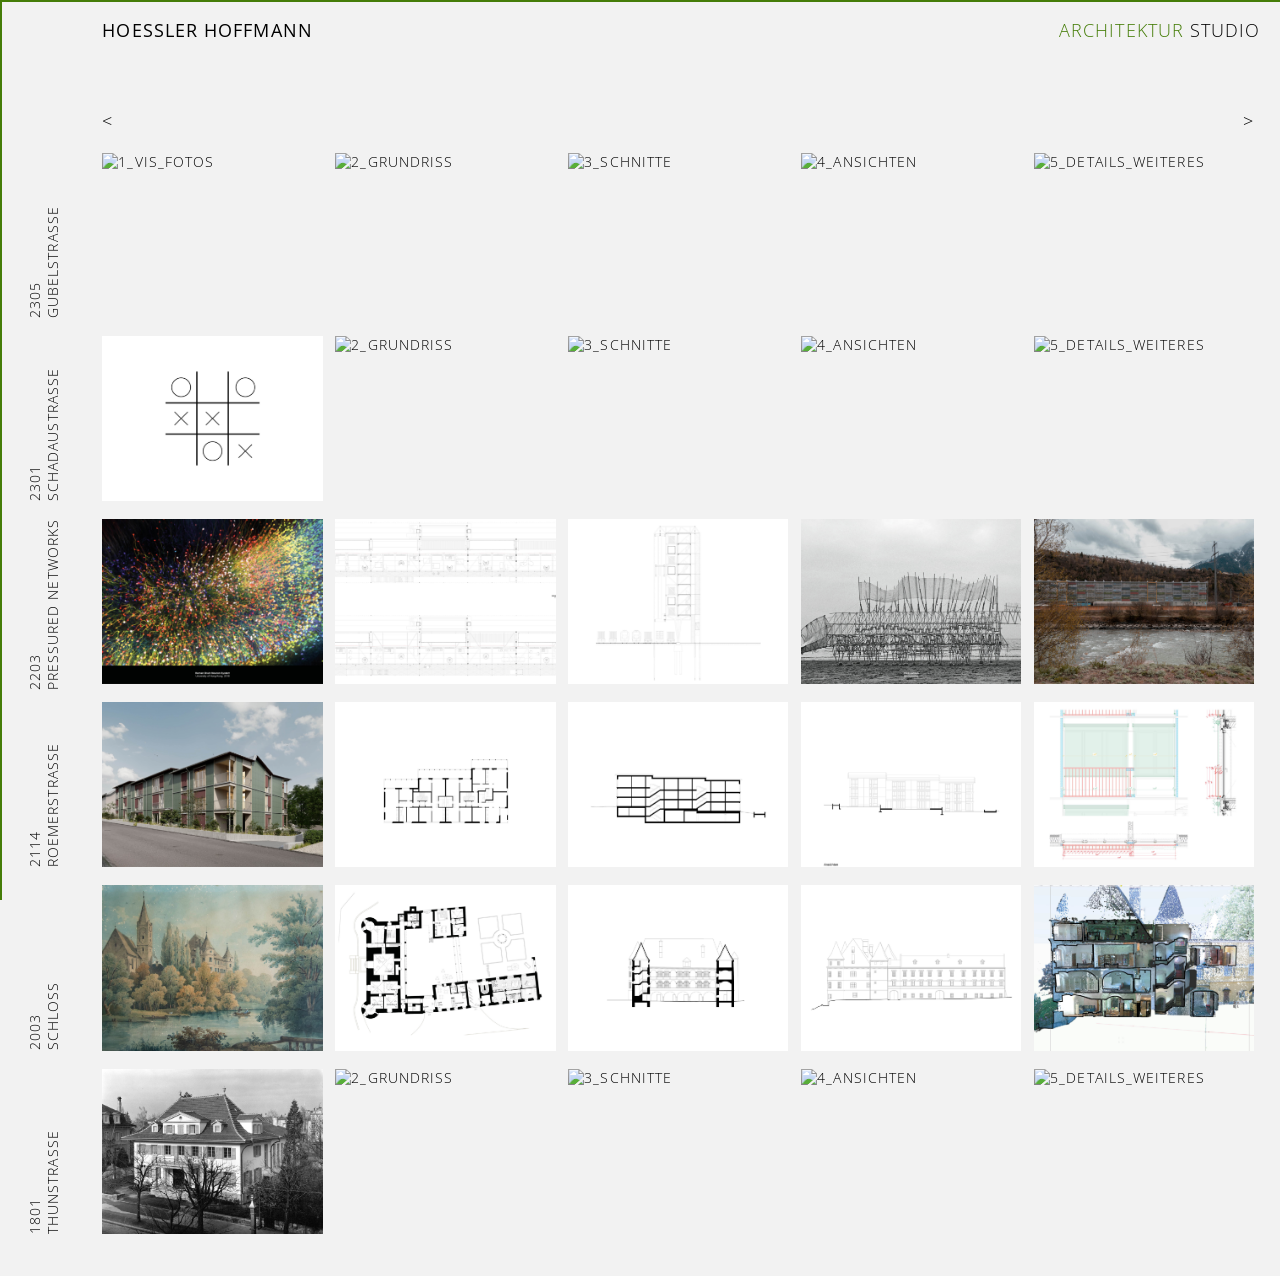
==== pages/architektur/architektur.html @ f2912608 "Initial commit" ====
<!DOCTYPE html>
<html lang="en">
  <head>
    <link rel="icon" type="image/png" href="../../libraries/01_Images/HH.png">
    <meta charset="utf-8" />
    <meta name="viewport" content="width=device-width, initial-scale=1.0">
    <title>HOESSLER HOFFMANN</title>
    <link rel="stylesheet" type="text/css" href="../global/global.css">
    <link rel="stylesheet" type="text/css" href="../global/global-overview.css">
    <link rel="stylesheet" type="text/css" href="architektur.css">

    <script src="../../libraries/p5.min.js"></script>
    <script src="../../libraries/p5.sound.min.js"></script>
  </head>

  <body class="architektur">

    <!-- Cursor cross -->
    <div id="cursor-cross">
      <div class="cursor-vertical"></div>
      <div class="cursor-horizontal"></div>
    </div>

    <div class="container">

      <!-- Header left -->
      <div class="header-l">
        <a href="../index/index.html">HOESSLER HOFFMANN</a>
      </div>

      <!-- Header right -->
      <div class="header-r">
        <a href="architektur.html" class="active">ARCHITEKTUR</a>
        <a href="../studio/studio.html">STUDIO</a>
      </div>

      <!-- Main content -->
      <div class="main">
        <!-- Wrapper where projects will be dynamically injected -->
       
          <div class="view-nav"> 
            <a href="../works/works.html" class="view-nav-l"> <</a>
            <a href="../works/works.html"class="view-nav-r"> ></a>
          </div>
           <div class="categories"></div>
        
        <div class="projects-wrapper"></div>
      </div>

 

  
    <script src="architektur.js"></script>
    <script src="../global/global.js"></script>


  </body>
</html>
---- pages/global/global.css ----
/* =================================
   FONTS
================================= */

@font-face {
  font-family: 'OpenSans_Regular';
  src: url('../../libraries/03_Fonts/Open_Sans/static/OpenSans-Regular.ttf') format('truetype');

}

@font-face {
  font-family: 'OpenSans_Light';
  src: url('../../libraries/03_Fonts/Open_Sans/static/OpenSans-Light.ttf') format('truetype');
}


/* =================================
   VARIABLES
================================= */

:root {

  --font-size-nav:2vh;
  --font-size-body: 1.5vh;


}




/* =================================
   RESET
================================= */

* {
  box-sizing: border-box;
  cursor: none !important;
}




html,
body {
  height: 100%;
  margin: 0;
  padding: 0;

  font-family: 'OpenSans_Light', monospace;
  font-style: normal;
}



/* =================================
   BODY
================================= */

body {

  font-size: var(--font-size-body);
  background-color: #F2F2F2;

  letter-spacing: 0.08em;

}


/* =================================
   LINKS
================================= */

a {
  text-decoration: none;
  color: black;
}


a:hover,
a.active {
  color: #457d08
}



/* =================================
   CONTAINER GRID
================================= */

.container {

  display: grid;

  grid-template-areas:
    "header-l header-r"
    "main main";

  grid-template-columns:
    1fr 1fr;

  height: 100%;


}



/* =================================
   GRID AREAS
================================= */


.header-l {
  grid-area: header-l;
}


.header-r {
  grid-area: header-r;
}


.main {
  grid-area: main;
}



/* =================================
   HEADER
================================= */
.header-l,
.header-r {
  font-size: var(--font-size-nav);
  padding-top: 2vh;
  letter-spacing: 34%;

}

.header-l {
  font-family: 'Opensans_Regular';
  padding-left: 8vw;

}


.header-r {
  text-align: right;
  padding-right: 2vw;
    margin-right: -0.34em;
}






/* =================================
   MAIN
================================= */


.main {

  padding: 2vh 2vw;

}





/* =================================
   FOOTER
================================= */

.footer-l,
.footer-r {
  padding:2vh 2vw;
  display:flex;
  align-items:flex-end;
  text-transform: uppercase;
}

.footer-r {
  justify-content:flex-end;
}


.footer-l {
  padding-left: 8vw;
}








/* =================================
   CURSOR
================================= */


#cursor-cross {

  position:fixed;
  top:0;
  left:0;

  width:100%;
  height:100%;

  pointer-events:none;
  z-index:9999;

}


.cursor-vertical {

  position:absolute;

  top:0;

  width:2px;
  height:100%;

  background:#457d08

}


.cursor-horizontal {

  position:absolute;

  left:0;

  width:100%;
  height:2px;

  background:#457d08

}



/* =================================
   VIDEO BACKGROUND
================================= */


.video-bg {

  position:fixed;

  top:0;
  left:0;

  width:100vw;
  height:100vh;

  object-fit:cover;

  z-index:-1;

  pointer-events:none;

}


.video-bg {

  opacity:0;
  transition:opacity .4s ease;

}


.video-bg.is-loaded {

  opacity:1;

}
---- pages/global/global-overview.css ----
/* =================================
   GLOBAL GRID
================================= */

.container {

   grid-template-areas:
    "header-l header-r"
    "main main"
    "footer-l footer-r";

  grid-template-rows:

    10vh 1fr 10vh;
}







/* =================================
   GRID AREAS
================================= */



.footer-l {
  grid-area: footer-l;
}


.footer-r {
  grid-area: footer-r;
}




/* =================================
   HEADER
================================= */






/* =================================
   MAIN
================================= */



.main-l, .main-r {

  padding: 2vh 2vw;

}





/* =================================
   FOOTER
================================= */



.footer-l {
  grid-area: footer-l;
  text-align: left;
}
---- pages/architektur/architektur.css ----
/* ==========================
   ARCHITEKTUR PAGE
========================== */


body.architektur .project-header {

  writing-mode: vertical-rl;
  transform: rotate(180deg);
  white-space: nowrap;

}










.category-title {
  text-align:left;

}






/* images */

.project-gallery-row {
  display: grid;

  grid-template-columns:
    5vw repeat(5, 1fr);

  column-gap: 1vw;
  width: 100%;
}

.project-images {
  width: 100%;
  aspect-ratio: 4 / 3;
  overflow: hidden;
}

.project-header {
  width: 4vw;
  position: relative;
  align-self: stretch;
}

.project-name {

  left: 0;
  bottom: 0;

  font-size: var(--font-size-body);
  transform-origin: bottom left;

  white-space: nowrap;
    writing-mode: vertical-rl;

  transform: rotate(180deg);
}

.project-image {
  width: 100%;

  aspect-ratio: 4 / 3;

  overflow: hidden;

}


.project-image.active {

  display:block;

}






.view-nav {
  display:flex;
  justify-content:space-between;
  width:100%;
  font-size: var(--font-size-nav);
    margin-left:6vw;
     width:calc(100% - 6vw);
}


.view-nav-r{
  padding-bottom: 2vh;
  height: 5vh;
}

.project-gallery-row:hover .project-name {
  color: #457d08
}






.mobile-projects-wrapper {
  display: none;
}

.categories {
  display: none;
}





@media (max-width: 700px) {


  /* =================================
   CONTAINER GRID MOBILE
================================= */

.container {
    display: grid;
  grid-template-areas:
    "header-l"
    "header-r"
    "main"
    "footer-l"
    "footer-r";

  grid-template-rows:
    auto
    auto
    1fr
    auto
    auto;


      grid-template-columns:

    1fr;
}


.main {
  display: grid;
  grid-template-columns: 5vw minmax(0, 1fr);
  column-gap: 2vw;
}

.view-nav {
  grid-column: 2;
}

.categories {
  grid-column: 2;
}

.header-l, .header-r{
  padding-left: 15vw;

}

.header-r{
  text-align: left;
  display: flex;
  flex-direction: column;

  padding-top: 0vh;
}


  .projects-wrapper {

  display: none;

}

.mobile-projects-wrapper {
  display: block;
  grid-column: 1 / -1;
  width: 100%;
}


.mobile-project {
  width: 100%;
  margin-bottom: 4vh;

  display: grid;
  grid-template-columns: 5vw minmax(0, 1fr);
  column-gap: 2vw;
}

.mobile-project-header {
  align-self: stretch;
  display: flex;
  align-items: flex-end;
  justify-content: flex-start;
  overflow: visible;
}

.mobile-project-header a {
  display: block;
  writing-mode: vertical-rl;
  transform: rotate(180deg);

}

.mobile-project-images {
  grid-column: 2;
  width: 100%;
  aspect-ratio: 4 / 3;
  overflow: hidden;
}


.mobile-project-image {
  display: none;
  width: 100%;
  height: 100%;
  object-fit: cover;
}

.mobile-project-image.active {
  display: block;
}




  .main {

  padding-left: 8vw;






}




.categories {
  display: flex;
  justify-content: space-between;
  width: 100%;
  margin-top: 1vh;
}




.view-nav {
  display:flex;
  justify-content:space-between;
  width:100%;
  font-size: var(--font-size-nav);
margin: 0vw;
     width:100%;
}





}
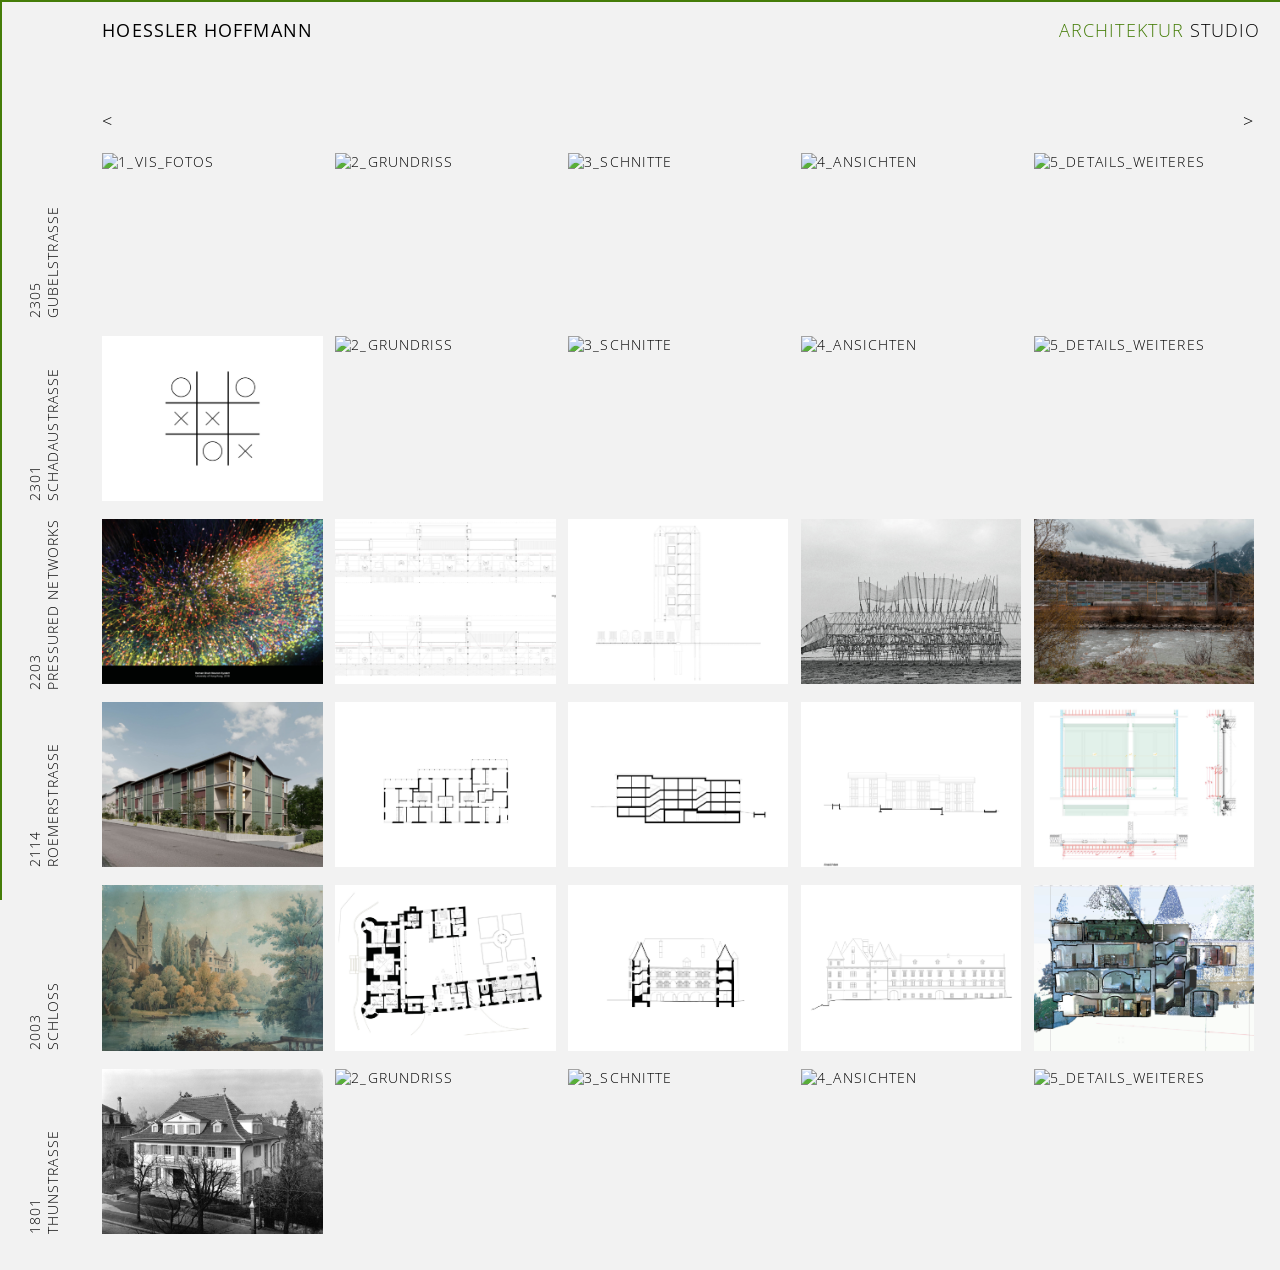
==== commit 8af9c5d9: "03" ====
--- a/pages/architektur/architektur.html
+++ b/pages/architektur/architektur.html
@@ -25,7 +25,7 @@
 
       <!-- Header left -->
       <div class="header-l">
-        <a href="../index/index.html">HOESSLER HOFFMANN</a>
+        <a href="../../index.html">HOESSLER HOFFMANN</a>
       </div>
 
       <!-- Header right -->
